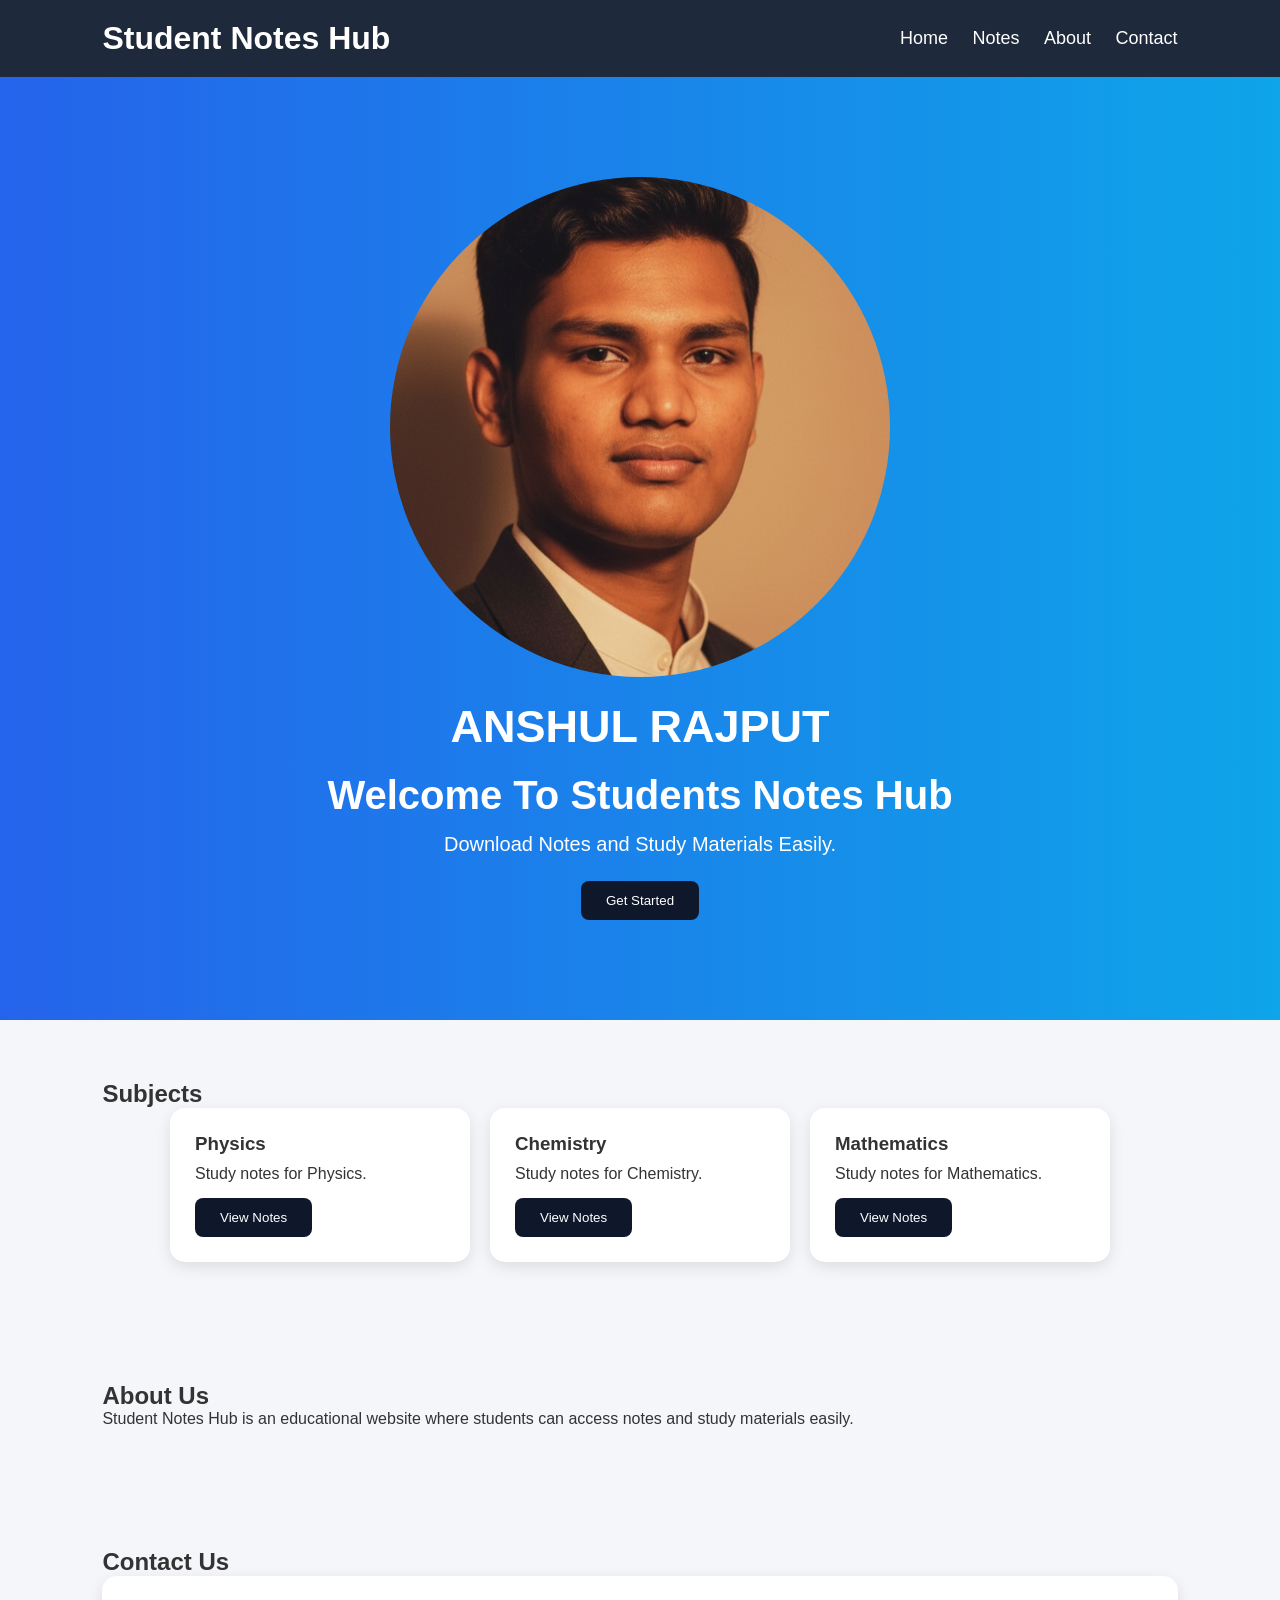
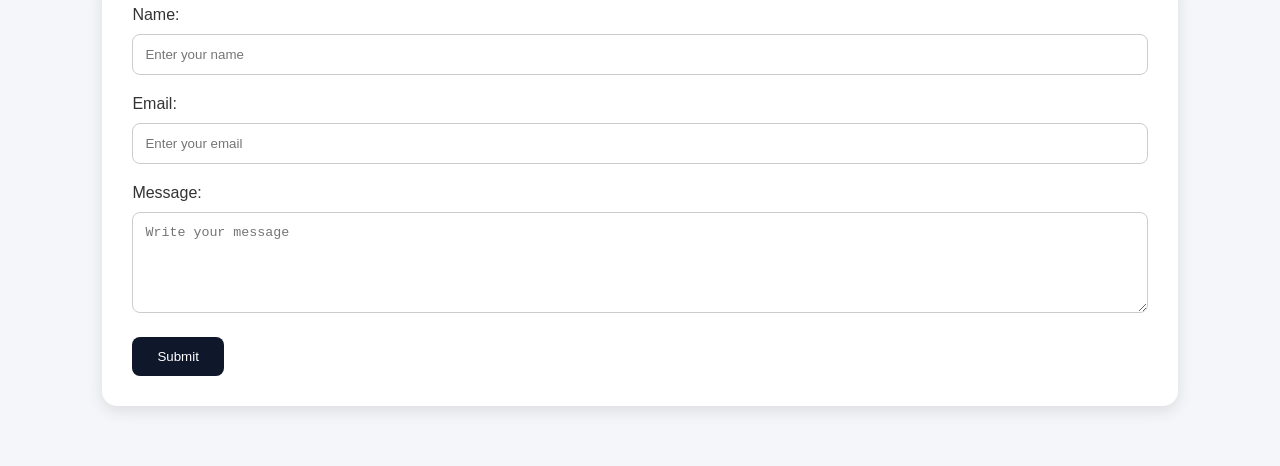
==== index.html @ 0823141f "Add files via upload" ====
<!DOCTYPE html>
<html lang="en">
<head>
    <meta charset="UTF-8">
    <meta name="viewport" content="width=device-width, initial-scale=1.0">
    <title>Student Notes Hub</title>

    <link rel="stylesheet" href="style.css">
</head>
<body>

    <!-- Header -->
    <header>
        <h1>Student Notes Hub</h1>

        <nav>
            <a href="#">Home</a>
            <a href="#">Notes</a>
            <a href="#">About</a>
            <a href="#">Contact</a>
        </nav>
    </header>

    <!-- Hero Section -->
    <section>
        <img src="myphoto.jpeg" alt="Anshul Rajput" class="profile-pic">
        <h2>ANSHUL RAJPUT</h2>
        <h1>Welcome To Students Notes Hub</h1>
        <p>Download Notes and Study Materials Easily.</p>

        <button id="startBtn">Get Started</button>
    </section>

    <!-- Notes Section -->
    <section id="notes">
        <h2>Subjects</h2>

        <div class="cards">

            <!-- Physics Card -->
            <div>
                <h3>Physics</h3>
                <p>Study notes for Physics.</p>
                <button id="physicsBtn">View Notes</button>
            </div>

            <!-- Chemistry Card -->
            <div>
                <h3>Chemistry</h3>
                <p>Study notes for Chemistry.</p>
                <button id="chemistryBtn">View Notes</button>
            </div>

            <!-- Mathematics Card -->
            <div>
                <h3>Mathematics</h3>
                <p>Study notes for Mathematics.</p>
                <button id="mathBtn">View Notes</button>
            </div>

        </div>
    </section>

    <!-- About Section -->
    <section>
        <h2>About Us</h2>

        <p>
            Student Notes Hub is an educational website where students
            can access notes and study materials easily.
        </p>
    </section>

    <!-- Contact Section -->
    <section>
        <h2>Contact Us</h2>

        <form id="contactForm">

            <label>Name:</label><br>
            <input type="text" placeholder="Enter your name">

            <label>Email:</label><br>
            <input type="email" placeholder="Enter your email">

            <label>Message:</label><br>
            <textarea rows="5" placeholder="Write your message"></textarea>

            <button type="submit">Submit</button>

        </form>
    </section>

    <script src="script.js"></script>

</body>
</html>
---- style.css ----
/* Reset */
*{
    margin:0;
    padding:0;
    box-sizing:border-box;
}

body{
    font-family: Arial, sans-serif;
    background:#f4f6f9;
    color:#333;
}

/* Header */
header{
    background:#1e293b;
    color:white;
    padding:20px 8%;
    display:flex;
    justify-content:space-between;
    align-items:center;
}

nav a{
    color:white;
    text-decoration:none;
    margin-left:20px;
    font-size:18px;
}

nav a:hover{
    color:#38bdf8;
}

/* Hero Section */
section:first-of-type{
    background:linear-gradient(to right,#2563eb,#0ea5e9);
    color:white;
    text-align:center;
    padding:100px 20px;
}

section:first-of-type h2{
    font-size:45px;
    margin-bottom:20px;
}

section:first-of-type p{
    font-size:20px;
    margin-bottom:25px;
}

/* Buttons */
button{
    background:#0f172a;
    color:white;
    border:none;
    padding:12px 25px;
    border-radius:8px;
    cursor:pointer;
    transition:0.3s;
}

button:hover{
    background:#334155;
}

/* Sections */
section{
    padding:60px 8%;
}

/* Cards Container */
.cards{
    display:flex;
    justify-content:center;
    flex-wrap:wrap;
    gap:20px;
}

/* Subject Cards */
.cards div{
    background:white;
    width:300px;
    padding:25px;
    border-radius:15px;
    box-shadow:0 5px 15px rgba(0,0,0,0.1);
}

.cards div h3{
    margin-bottom:10px;
}

.cards div p{
    margin-bottom:15px;
}

/* Form */
form{
    background:white;
    padding:30px;
    border-radius:15px;
    box-shadow:0 5px 15px rgba(0,0,0,0.1);
}

input, textarea{
    width:100%;
    padding:12px;
    margin:10px 0 20px;
    border:1px solid #ccc;
    border-radius:8px;
}

/* Profile Photo */
.profile-pic{
    width: 500px;
    height:500px;
    border-radius:50%;
    object-fit:cover;
    margin-bottom:20px;
}
section:first-of-type h1{
    font-size:40px;
    margin-bottom:15px;
    color:white;
}
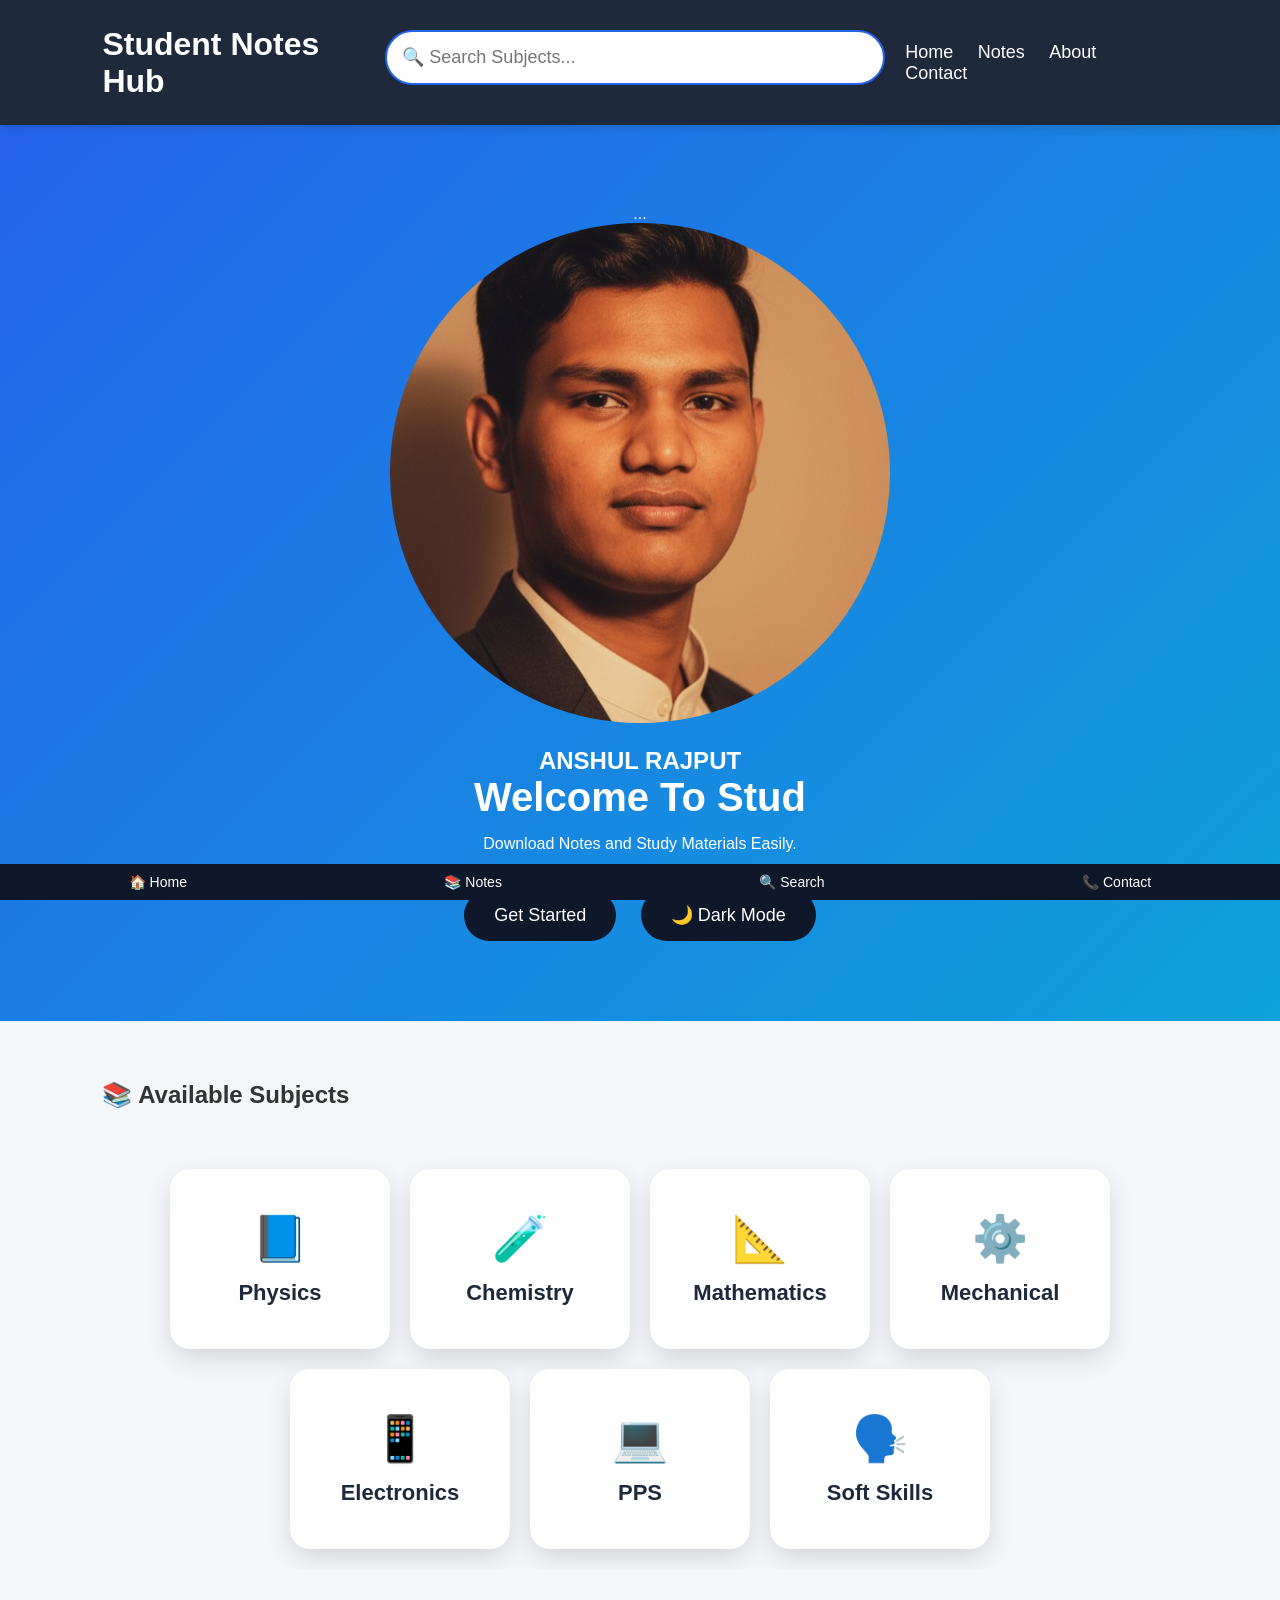
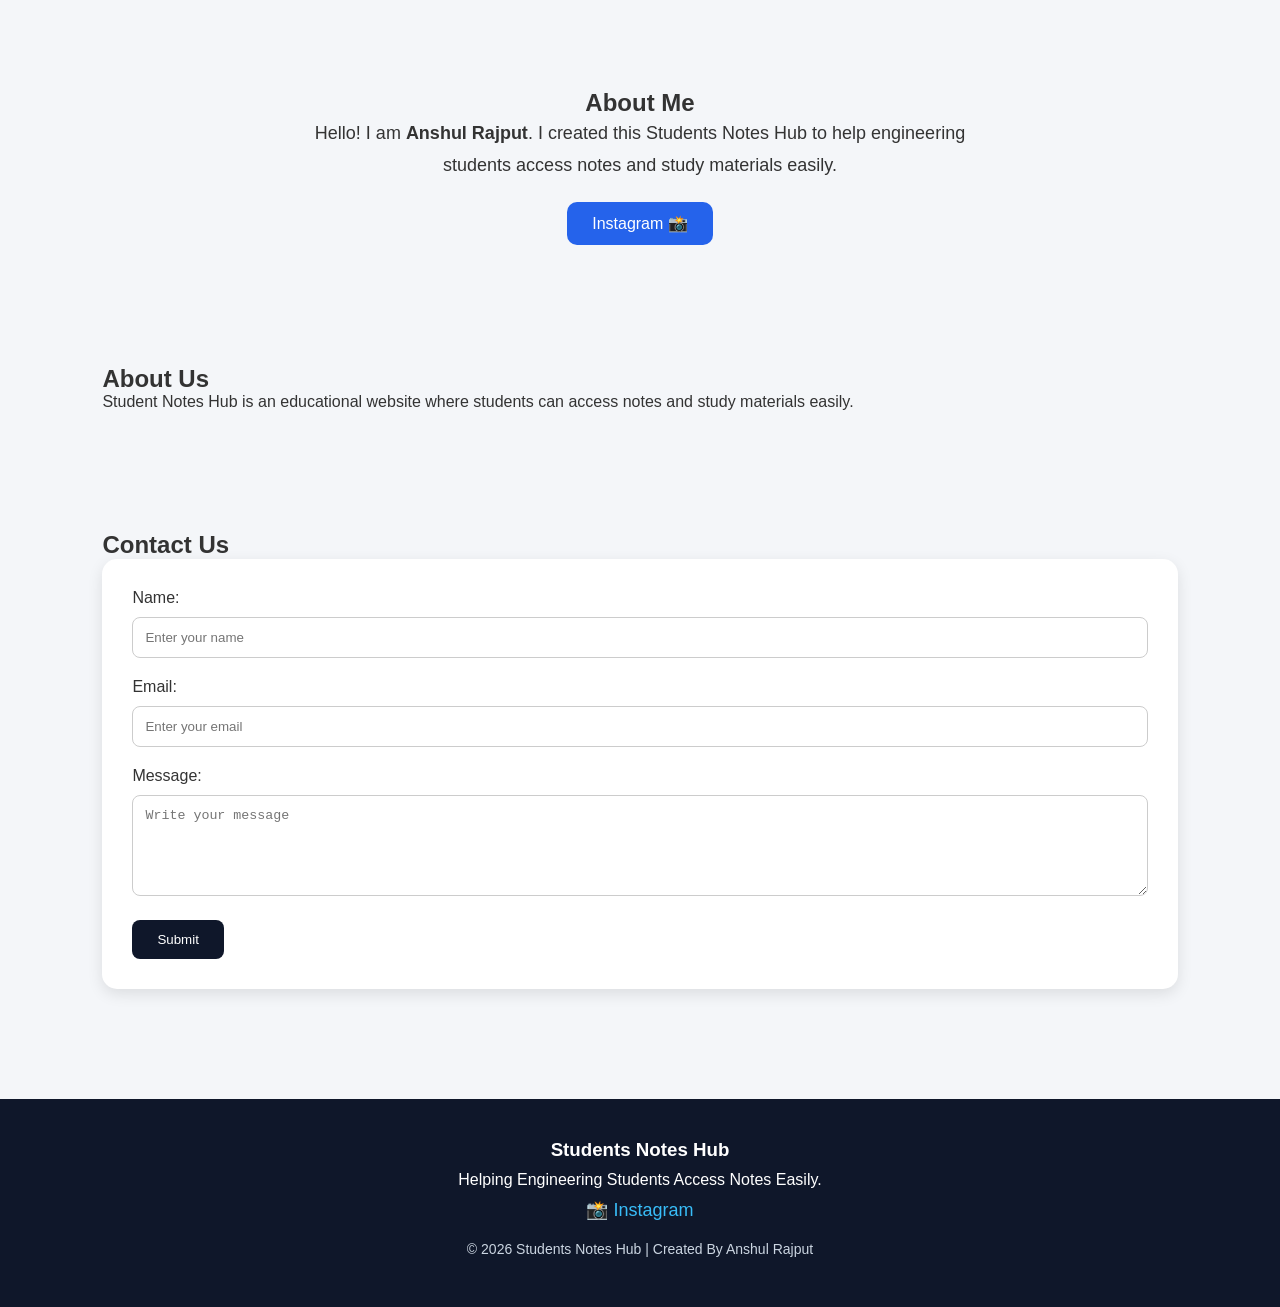
==== commit 171b739d: "Add files via upload" ====
--- a/index.html
+++ b/index.html
@@ -13,55 +13,114 @@
 
     <!-- Header -->
     <header>
-        <h1>Student Notes Hub</h1>
 
-        <nav>
-            <a href="#">Home</a>
-            <a href="#">Notes</a>
-            <a href="#">About</a>
-            <a href="#">Contact</a>
-        </nav>
-    </header>
+    <h1>Student Notes Hub</h1>
+
+    <input
+        type="text"
+        id="searchInput"
+        placeholder="🔍 Search Subjects..."
+    >
+
+    <nav>
+        <a href="#">Home</a>
+        <a href="#">Notes</a>
+        <a href="#">About</a>
+        <a href="#">Contact</a>
+    </nav>
+
+</header>
 
     <!-- Hero Section -->
-    <section>
-        <img src="myphoto.jpeg" alt="Anshul Rajput" class="profile-pic">
-        <h2>ANSHUL RAJPUT</h2>
-        <h1>Welcome To Students Notes Hub</h1>
-        <p>Download Notes and Study Materials Easily.</p>
+    <section class="hero">
 
-        <button id="startBtn">Get Started</button>
-    </section>
+    <div class="cloud cloud1"></div>
+    <div class="cloud cloud2"></div>
+    <div class="cloud cloud3"></div>
+   
+
+<div class="cloud-layer">
+   ...
+</div>
+
+    <img src="myphoto.jpeg" alt="Anshul Rajput" class="profile-pic">
+
+    <h2>ANSHUL RAJPUT</h2>
+    <h1 id="typing-text"></h1>
+
+    <p>Download Notes and Study Materials Easily.</p><br><br>
+
+    <button id="startBtn">Get Started</button> 
+    <button id="darkModeBtn">
+🌙 Dark Mode
+</button>
+    
+
+
+
+</section>
 
     <!-- Notes Section -->
-    <section id="notes">
-        <h2>Subjects</h2>
+    
+                        <section id="notes">
 
-        <div class="cards">
+    <h2>📚 Available Subjects</h2>
 
-            <!-- Physics Card -->
-            <div>
-                <h3>Physics</h3>
-                <p>Study notes for Physics.</p>
-                <button id="physicsBtn">View Notes</button>
-            </div>
+    <div class="subjects-container">
 
-            <!-- Chemistry Card -->
-            <div>
-                <h3>Chemistry</h3>
-                <p>Study notes for Chemistry.</p>
-                <button id="chemistryBtn">View Notes</button>
-            </div>
+        <a href="phy.html" class="subject-card">
+            📘
+            <h3>Physics</h3>
+        </a>
 
-            <!-- Mathematics Card -->
-            <div>
-                <h3>Mathematics</h3>
-                <p>Study notes for Mathematics.</p>
-                <button id="mathBtn">View Notes</button>
-            </div>
+        <a href="chemistry.html" class="subject-card">
+            🧪
+            <h3>Chemistry</h3>
+        </a>
 
-        </div>
-    </section>
+        <a href="mat.html" class="subject-card">
+            📐
+            <h3>Mathematics</h3>
+        </a>
+
+        <a href="mech.html" class="subject-card">
+            ⚙️
+            <h3>Mechanical</h3>
+        </a>
+
+        <a href="elec.html" class="subject-card">
+            📱
+            <h3>Electronics</h3>
+        </a>
+
+        <a href="pps.html" class="subject-card">
+            💻
+            <h3>PPS</h3>
+        </a>
+
+        <a href="sof.html" class="subject-card">
+            🗣️
+            <h3>Soft Skills</h3>
+        </a>
+
+    </div>
+
+</section>
+<section class="about">
+
+    <h2>About Me</h2>
+
+    <p>
+        Hello! I am <strong>Anshul Rajput</strong>.
+        I created this Students Notes Hub to help engineering students
+        access notes and study materials easily.
+    </p>
+
+    <a href="https://www.instagram.com/anshulrajpu.t/?hl=en" target="_blank">
+         Instagram 📸
+    </a>
+
+</section>
 
     <!-- About Section -->
     <section>
@@ -94,6 +153,31 @@
     </section>
 
     <script src="script.js"></script>
+<button id="topBtn">⬆</button>
+<footer>
 
+    <h3>Students Notes Hub</h3>
+
+    <p>
+        Helping Engineering Students Access Notes Easily.
+    </p>
+
+    <a href="https://www.instagram.com/anshulrajpu.t/?hl=en" target="_blank">
+        📸 Instagram
+    </a>
+
+    <p class="copyright">
+        © 2026 Students Notes Hub | Created By Anshul Rajput
+    </p>
+
+</footer>
+<div class="bottom-nav">
+
+    <a href="#home">🏠 Home</a>
+    <a href="#notes">📚 Notes</a>
+    <a href="#search">🔍 Search</a>
+    <a href="#contact">📞 Contact</a>
+
+</div>
 </body>
 </html>
--- a/style.css
+++ b/style.css
@@ -33,21 +33,21 @@
 }
 
 /* Hero Section */
-section:first-of-type{
-    background:linear-gradient(to right,#2563eb,#0ea5e9);
+.hero{
     color:white;
     text-align:center;
-    padding:100px 20px;
-}
-
-section:first-of-type h2{
-    font-size:45px;
-    margin-bottom:20px;
-}
-
-section:first-of-type p{
-    font-size:20px;
-    margin-bottom:25px;
+    padding:80px 20px;
+
+    background: linear-gradient(
+        -45deg,
+        #2563eb,
+        #7c3aed,
+        #06b6d4,
+        #2563eb
+    );
+
+    background-size:400% 400%;
+    animation:gradientMove 8s ease infinite;
 }
 
 /* Buttons */
@@ -123,4 +123,520 @@
     font-size:40px;
     margin-bottom:15px;
     color:white;
+}
+.unit-buttons button{
+    width:250px;
+    padding:15px;
+    font-size:18px;
+    border:none;
+    border-radius:10px;
+    background:#2563eb;
+    color:white;
+    cursor:pointer;
+    transition:0.3s;
+}
+
+.unit-buttons button:hover{
+    background:#1d4ed8;
+    transform:scale(1.05);
+}.profile-pic{
+    animation: float 3s ease-in-out infinite;
+}
+
+@keyframes float{
+    0%{
+        transform: translateY(0px);
+    }
+
+    50%{
+        transform: translateY(-15px);
+    }
+
+    100%{
+        transform: translateY(0px);
+    }
+}.hero{
+    background: linear-gradient(
+        -45deg,
+        #2563eb,
+        #7c3aed,
+        #06b6d4,
+        #2563eb
+    );
+
+    background-size: 400% 400%;
+    animation: gradientMove 10s ease infinite;
+}
+
+@keyframes gradientMove{
+    0%{
+        background-position: 0% 50%;
+    }
+
+    50%{
+        background-position: 100% 50%;
+    }
+
+    100%{
+        background-position: 0% 50%;
+    }
+}.hero{
+    padding: 80px 20px;
+    text-align: center;
+
+    background: linear-gradient(
+        -45deg,
+        #2563eb,
+        #7c3aed,
+        #06b6d4,
+        #2563eb
+    );
+
+    background-size: 400% 400%;
+    animation: gradientMove 10s ease infinite;
+}
+
+@keyframes gradientMove{
+
+    0%{
+        background-position: 0% 50%;
+    }
+
+    50%{
+        background-position: 100% 50%;
+    }
+
+    100%{
+        background-position: 0% 50%;
+    }
+}
+#startBtn{
+    padding:15px 30px;
+    border:none;
+    border-radius:30px;
+    font-size:18px;
+    cursor:pointer;
+
+    animation:pulse 2s infinite;
+}
+
+@keyframes pulse{
+
+    0%{
+        box-shadow:0 0 0 0 rgba(255,255,255,0.7);
+    }
+
+    70%{
+        box-shadow:0 0 0 20px rgba(255,255,255,0);
+    }
+
+    100%{
+        box-shadow:0 0 0 0 rgba(255,255,255,0);
+    }
+}
+.hero{
+    position:relative;
+    overflow:hidden;
+}
+
+.cloud{
+    position:absolute;
+    background:white;
+    opacity:0.4;
+    border-radius:50px;
+}
+
+.cloud::before,
+.cloud::after{
+    content:"";
+    position:absolute;
+    background:white;
+    border-radius:50%;
+}
+
+.cloud1{
+    width:120px;
+    height:40px;
+    top:60px;
+    left:-200px;
+
+    animation:moveCloud 30s linear infinite;
+}
+
+.cloud1::before{
+    width:50px;
+    height:50px;
+    top:-25px;
+    left:15px;
+}
+
+.cloud1::after{
+    width:60px;
+    height:60px;
+    top:-30px;
+    left:55px;
+}
+
+.cloud2{
+    width:150px;
+    height:50px;
+    top:180px;
+    left:-250px;
+
+    animation:moveCloud 40s linear infinite;
+}
+
+.cloud3{
+    width:100px;
+    height:35px;
+    top:280px;
+    left:-180px;
+
+    animation:moveCloud 25s linear infinite;
+}
+
+@keyframes moveCloud{
+
+    from{
+        transform:translateX(-200px);
+    }
+
+    to{
+        transform:translateX(1800px);
+    }
+}.subjects-container{
+    display:flex;
+    flex-wrap:wrap;
+    justify-content:center;
+    gap:25px;
+    margin-top:40px;
+}
+
+.subject-card{
+    width:220px;
+    height:180px;
+
+    background:white;
+
+    border-radius:20px;
+
+    text-decoration:none;
+
+    color:#1e293b;
+
+    display:flex;
+    flex-direction:column;
+
+    justify-content:center;
+    align-items:center;
+
+    font-size:45px;
+
+    box-shadow:0 10px 25px rgba(0,0,0,0.12);
+
+    transition:all 0.4s ease;
+}
+
+.subject-card h3{
+    margin-top:15px;
+    font-size:22px;
+}
+
+.subject-card:hover{
+
+    transform:translateY(-12px) scale(1.05);
+
+    box-shadow:0 20px 40px rgba(0,0,0,0.25);
+
+    background:#2563eb;
+
+    color:white;
+}.about{
+    text-align:center;
+    padding:60px 20px;
+}
+
+.about p{
+    max-width:700px;
+    margin:auto;
+    font-size:18px;
+    line-height:1.8;
+}
+
+.about a{
+    display:inline-block;
+    margin-top:20px;
+    padding:12px 25px;
+    background:#2563eb;
+    color:white;
+    text-decoration:none;
+    border-radius:10px;
+    transition:0.3s;
+}
+
+.about a:hover{
+    transform:scale(1.05);
+}.search-section{
+    text-align:center;
+    margin:40px 0;
+}
+
+#searchInput{
+    width:60%;
+    max-width:500px;
+
+    padding:15px;
+
+    border-radius:30px;
+
+    border:2px solid #2563eb;
+
+    font-size:18px;
+}
+.dark-mode{
+    background:#111827;
+    color:white;
+}
+
+.dark-mode .subject-card{
+    background:#1f2937;
+    color:white;
+}
+
+.dark-mode .about{
+    background:#111827;
+}
+body.dark-mode{
+    background:#111827 !important;
+    color:white !important;
+}
+
+body.dark-mode header{
+    background:#020617 !important;
+}
+
+body.dark-mode section{
+    background:#111827 !important;
+    color:white !important;
+}
+
+body.dark-mode .subject-card{
+    background:#1f2937 !important;
+    color:white !important;
+}
+
+body.dark-mode form{
+    background:#1f2937 !important;
+    color:white !important;
+}
+
+body.dark-mode input,
+body.dark-mode textarea{
+    background:#374151 !important;
+    color:white !important;
+    border:1px solid #6b7280 !important;
+}
+#darkModeBtn{
+    padding:15px 30px;
+    border:none;
+    border-radius:30px;
+    font-size:18px;
+    cursor:pointer;
+
+    animation:darkPulse 2s infinite;
+}
+
+@keyframes darkPulse{
+
+    0%{
+        box-shadow:0 0 0 0 rgba(255,255,255,0.7);
+    }
+
+    70%{
+        box-shadow:0 0 0 20px rgba(255,255,255,0);
+    }
+
+    100%{
+        box-shadow:0 0 0 0 rgba(255,255,255,0);
+    }
+}#startBtn{
+    margin-right:20px;
+}header{
+    position:sticky;
+    top:0;
+    z-index:1000;
+    box-shadow:0 2px 10px rgba(0,0,0,0.15);
+}#topBtn{
+    position:fixed;
+    bottom:20px;
+    right:20px;
+
+    width:50px;
+    height:50px;
+
+    border-radius:50%;
+
+    font-size:22px;
+
+    display:none;
+
+    z-index:999;
+}
+footer{
+    background:#0f172a;
+    color:white;
+
+    text-align:center;
+
+    padding:40px 20px;
+
+    margin-top:50px;
+}
+
+footer h3{
+    margin-bottom:10px;
+}
+
+footer p{
+    margin:10px 0;
+}
+
+footer a{
+    color:#38bdf8;
+    text-decoration:none;
+    font-size:18px;
+}
+
+footer a:hover{
+    text-decoration:underline;
+}
+
+.copyright{
+    margin-top:20px;
+    font-size:14px;
+    color:#cbd5e1;
+}
+body{
+    animation: pageLoad 0.8s ease-in-out;
+}
+
+@keyframes pageLoad{
+    from{
+        opacity:0;
+        transform: translateY(20px);
+    }
+    to{
+        opacity:1;
+        transform: translateY(0);
+    }
+}
+.subject-card{
+    animation: floatCard 4s ease-in-out infinite;
+}
+
+@keyframes floatCard{
+    0%{
+        transform: translateY(0px);
+    }
+    50%{
+        transform: translateY(-10px);
+    }
+    100%{
+        transform: translateY(0px);
+    }
+}
+button{
+    transition: all 0.3s ease;
+}
+
+button:hover{
+    transform: scale(1.08);
+    box-shadow: 0 0 20px rgba(37,99,235,0.6);
+}
+section{
+    animation: fadeSection 1s ease-in;
+}
+
+@keyframes fadeSection{
+    from{
+        opacity:0;
+        transform: translateY(30px);
+    }
+    to{
+        opacity:1;
+        transform: translateY(0);
+    }
+}section{
+    animation: fadeSection 1s ease-in;
+}
+
+@keyframes fadeSection{
+    from{
+        opacity:0;
+        transform: translateY(30px);
+    }
+    to{
+        opacity:1;
+        transform: translateY(0);
+    }
+}.subject-card{
+    position: relative;
+    overflow: hidden;
+}
+
+.subject-card::before{
+    content: "";
+    position: absolute;
+    top:0;
+    left:-100%;
+    width:100%;
+    height:100%;
+    background: linear-gradient(120deg, transparent, rgba(255,255,255,0.4), transparent);
+    transition: 0.5s;
+}
+
+.subject-card:hover::before{
+    left:100%;
+}
+.bottom-nav{
+    position:fixed;
+    bottom:0;
+    left:0;
+    width:100%;
+    background:#0f172a;
+    display:flex;
+    justify-content:space-around;
+    padding:10px 0;
+    z-index:999;
+}
+
+.bottom-nav a{
+    color:white;
+    text-decoration:none;
+    font-size:14px;
+    text-align:center;
+    display:flex;
+    flex-direction:column;
+    gap:3px;
+}
+
+.bottom-nav a:hover{
+    color:#38bdf8;
+}
+.subjects-container{
+    display:flex;
+    overflow-x:auto;
+    gap:20px;
+    padding:20px;
+    scroll-snap-type:x mandatory;
+}
+
+.subject-card{
+    min-width:220px;
+    scroll-snap-align:center;
+    transition:0.3s;
+}
+
+.subject-card:hover{
+    transform:scale(1.1);
 }
